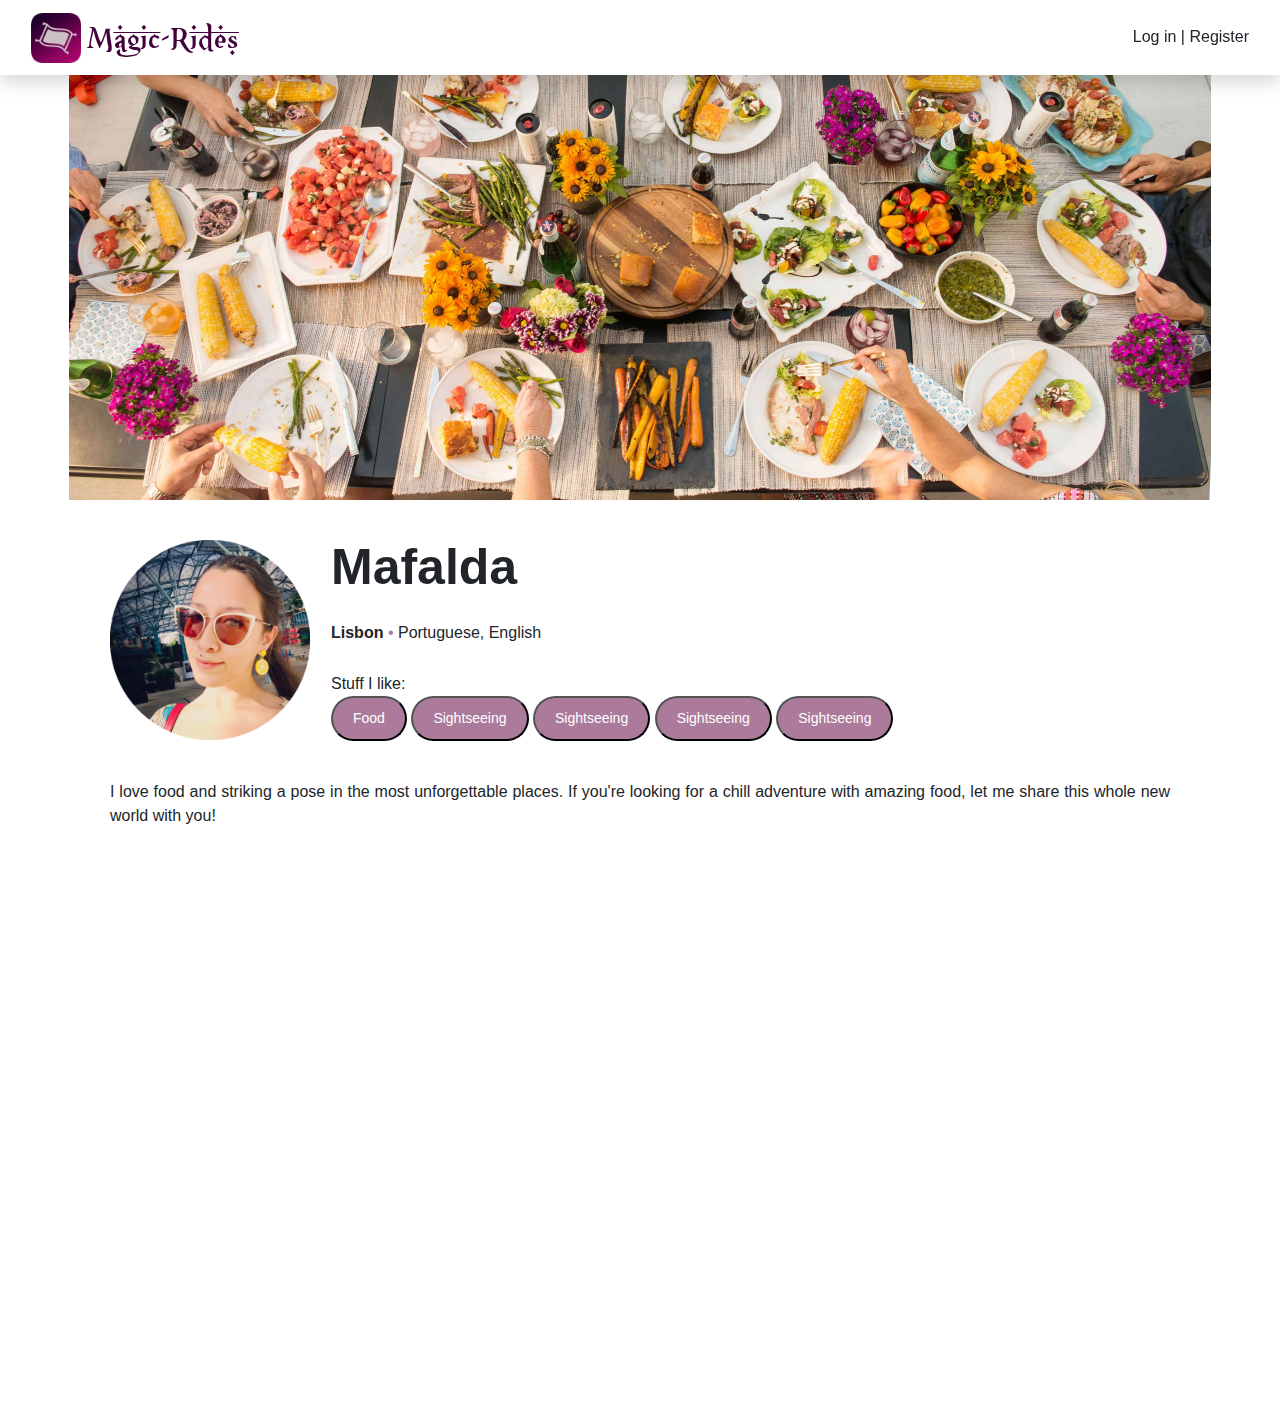
==== web/guide-view.html @ edaa8850 "Added front end folder." ====
<!doctype html>
<html lang="en">

<head>
    <!-- Required meta tags -->
    <meta charset="utf-8">
    <meta name="viewport" content="width=device-width, initial-scale=1, shrink-to-fit=no">

    <!-- Bootstrap CSS -->
    <link rel="stylesheet" href="https://stackpath.bootstrapcdn.com/bootstrap/4.3.1/css/bootstrap.min.css" integrity="sha384-ggOyR0iXCbMQv3Xipma34MD+dH/1fQ784/j6cY/iJTQUOhcWr7x9JvoRxT2MZw1T"
        crossorigin="anonymous">

    <link rel="icon" href="resources/favicon.ico">
    <link rel="stylesheet" href="css/style.css">

    <title>Let's go on a Magic Carpet Ride~</title>
</head>

<body>

    <!-- Navbar -->
    <nav class="navbar navbar-expand-lg fixed-top shadow navbar-light bg-white">
        <div class="container-fluid">
            <div class="d-flex align-items-center">
                <a href="index.html" class="navbar-brand py-1">
                    <img id="logo" src="resources/icon.png" alt="Flying Carpet Logo">
                    <span id="logo-text">Magic-Rides</span>
                </a>
            </div>
            <span class="text-absolute-right">Log in | Register</span>
        </div>
    </nav>

    <img class="cover center" src="resources/table-cover.jpg" />

    <div class="container">
        <table>
            <tr>
                <td class="portrait" rowspan="3">
                    <!-- GET picture from DB -->
                    <img id="portrait" src="resources/maf.png" />
                </td>

                <td>
                    <!-- GET name from DB -->
                    <h1 id="guide-name">Mafalda</h1>
                </td>
            </tr>

            <tr>
                <td>
                    <b>
                        <span id="city">Lisbon</span>
                    </b>
                    <span class="bullet">&#8226;</span>
                    <span id="languages">Portuguese, English</span>
                </td>
            </tr>

            <tr>
                <td>
                    Stuff I like:
                    <br>
                    <button id="tag1" class="interest">Food</button>
                    <button id="tag2" class="interest">Sightseeing</button>
                    <button id="tag3" class="interest">Sightseeing</button>
                    <button id="tag4" class="interest">Sightseeing</button>
                    <button id="tag5" class="interest">Sightseeing</button>
                </td>
            </tr>
        </table>

        <div class="description">
            <p>
                I love food and striking a pose in the most unforgettable places. If you're looking for a chill adventure with amazing food,
                let me share this whole new world with you!
            </p>
        </div>

        <div class="map">
            <iframe class="center" src="https://www.google.com/maps/d/embed?mid=1aYK4oer82KGr7YqFdfo4Ejroeh5iD0lV&hl=en" frameborder="0"
                width="700" height="500"></iframe>
        </div>
    </div>

</body>

</html>
---- web/css/style.css ----
@font-face {
    font-family: 'XXII ARABIAN-ONENIGHTSTAND';
    src: url('../resources/XXIIARABIAN-ONENIGHTSTAND-Bold.woff') format('woff');
    font-weight: bold;
    font-style: normal;
}

#logo-text {
    font-family: 'XXII ARABIAN-ONENIGHTSTAND';
    font-weight: bold;
    font-style: normal;
    font-size: 30px;
    position: relative; top: 5px;
    color: #43023c;
}

.carousel-inner, .carousel-caption{
    height: 600px;
}


.caption {
    position: absolute;
    top: 500px;
    width: 100%;
}

#logo {
    height: 50px;
    width: 50px;
}

.footer {
    background-color: #43023c;
    color: #ccc0c4;
    font-size: 12px;
    padding: 20px;
    text-align: center;
    position: absolute;
    bottom: 0;
    width: 100%;
	height: 50px;
}

.container {
    padding: 20px;
}

.bullet {
	color: #ac7b9b;
}

.tag, .interest {
	background-color:#ac7b9b;
	-moz-border-radius:42px;
	-webkit-border-radius:42px;
	border-radius:42px;
	display:inline-block;
	cursor:pointer;
	color:#ffffff;
	font-size:14px;
	padding:10px 20px;
	text-decoration:none;
}

.interest {
	pointer-events: none;
}

.tag:active {
    background-color: #900361;
	position: relative;
	top: 1px;
}

.item img {
    max-height: 100%;  
    max-width: 100%; 
    position: absolute;  
    top: 0;  
    bottom: 0;  
    left: 0;  
    right: 0;  
    margin: auto;
}

.cover {
    max-height: 500px;
	height: 70%;
	width: auto;
}

.portrait {
	width: 200px;
}

#portrait {
	height: 200px;
	width: 200px;
}

.center {
	display: block;
	margin-left: auto;
	margin-right: auto;
}

table {
	width: 100%;
}

h1 {
	font-size: 50px;
	font-weight: bold;
	margin: 0;
}

.map, .portrait, .description {
	padding: 20px;
}

.description p {
	text-align: justify;
	margin: 0;
}
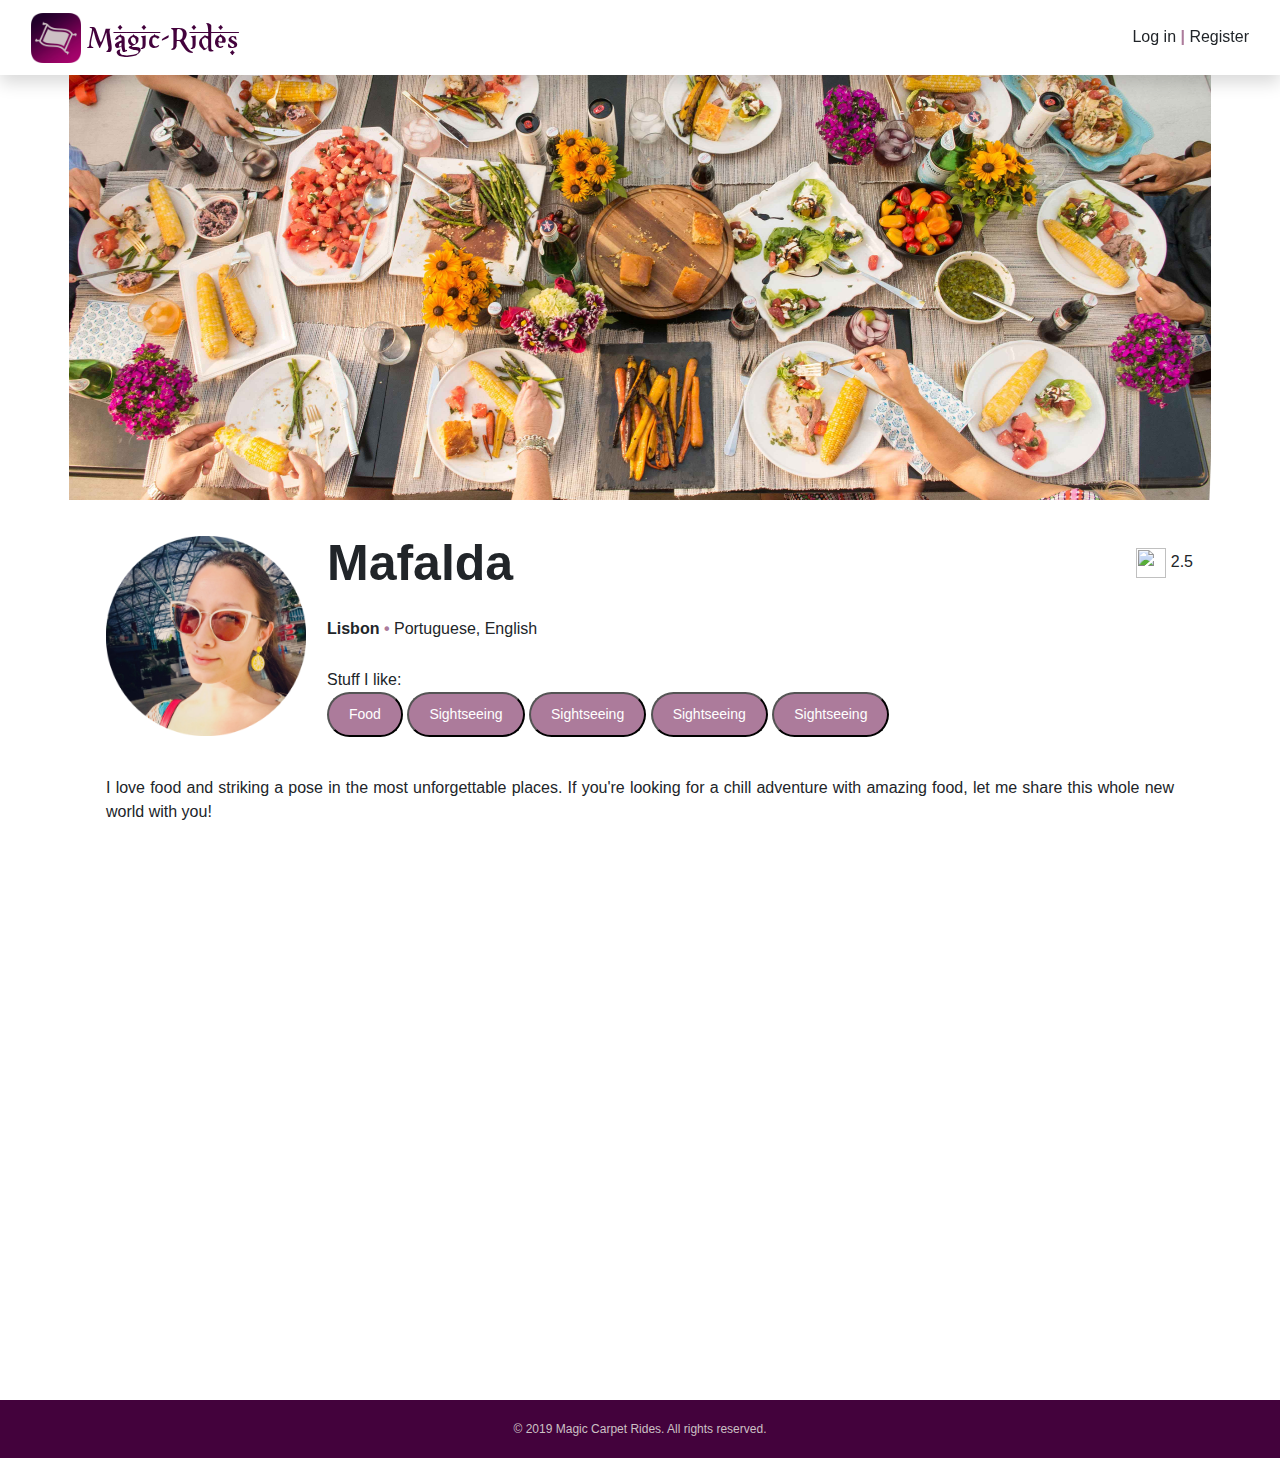
==== commit e6e41671: "Merge branch 'master' of https://github.com/NunoFGS94/MagicRideGuide" ====
--- a/web/guide-view.html
+++ b/web/guide-view.html
@@ -27,7 +27,8 @@
                     <span id="logo-text">Magic-Rides</span>
                 </a>
             </div>
-            <span class="text-absolute-right">Log in | Register</span>
+            <span class="text-absolute-right">Log in
+                <span class="divider">|</span> Register</span>
         </div>
     </nav>
 
@@ -45,20 +46,28 @@
                     <!-- GET name from DB -->
                     <h1 id="guide-name">Mafalda</h1>
                 </td>
+
+                <td class="rating">
+                    <img id="star" src="resources/star.png">
+                    <!-- GET rating from DB -->
+                    <span id="rating">2.5</span>
+                </td>
             </tr>
 
             <tr>
-                <td>
+                <td colspan="2">
                     <b>
+                        <!-- GET city from DB -->
                         <span id="city">Lisbon</span>
                     </b>
-                    <span class="bullet">&#8226;</span>
+                    <span class="divider">&#8226;</span>
+                    <!-- GET languages from DB -->
                     <span id="languages">Portuguese, English</span>
                 </td>
             </tr>
 
             <tr>
-                <td>
+                <td colspan="2">
                     Stuff I like:
                     <br>
                     <button id="tag1" class="interest">Food</button>
@@ -83,6 +92,10 @@
         </div>
     </div>
 
+    <div class="footer">
+        © 2019 Magic Carpet Rides. All rights reserved.
+    </div>
+
 </body>
 
 </html>--- a/web/css/style.css
+++ b/web/css/style.css
@@ -23,6 +23,7 @@
     position: absolute;
     top: 500px;
     width: 100%;
+    text-shadow: #000000 1px 0 10px;
 }
 
 #logo {
@@ -30,24 +31,22 @@
     width: 50px;
 }
 
-.footer {
-    background-color: #43023c;
-    color: #ccc0c4;
-    font-size: 12px;
-    padding: 20px;
-    text-align: center;
-    position: absolute;
-    bottom: 0;
-    width: 100%;
-	height: 50px;
+#star {
+    height: 30px;
+    width: 30px;
+}
+
+.rating {
+    text-align: right;
 }
 
 .container {
     padding: 20px;
 }
 
-.bullet {
-	color: #ac7b9b;
+.divider {
+    color: #ac7b9b;
+    font-weight: bold;
 }
 
 .tag, .interest {
@@ -109,10 +108,12 @@
 	width: 100%;
 }
 
+h1, h2 {
+    font-weight: bold;
+}
+
 h1 {
 	font-size: 50px;
-	font-weight: bold;
-	margin: 0;
 }
 
 .map, .portrait, .description {
@@ -121,5 +122,168 @@
 
 .description p {
 	text-align: justify;
-	margin: 0;
-}
+}
+
+p, h1, span {
+    margin: 0;
+}
+
+.footer {
+    background-color: #43023c;
+    color: #ccc0c4;
+    font-size: 12px;
+    padding: 20px;
+    text-align: center;
+    position: relative;
+    bottom: 0;
+    width: 100%;
+}
+
+.saul {
+    font-weight: bold;
+}
+
+.leftCalendar {
+    position: absolute;
+    left: 70%;
+}
+
+#loginButton {
+    background: none;
+    border: none;
+    color:#007bff;
+}
+
+/* Full-width input fields */
+input[type=text], input[type=password] {
+    width: 100%;
+    padding: 12px 20px;
+    margin: 8px 0;
+    display: inline-block;
+    border: 1px solid #ccc;
+    box-sizing: border-box;
+}
+
+/* Set a style for all buttons */
+#forumButton {
+    background-color: #4CAF50;
+    color: white;
+    padding: 14px 20px;
+    margin: 8px 0;
+    border: none;
+    cursor: pointer;
+    width: 100%;
+}
+
+button:hover {
+    opacity: 0.8;
+}
+
+/* Extra styles for the cancel button */
+.cancelbtn {
+width: auto;
+padding: 10px 18px;
+background-color: #f44336;
+}
+
+/* Center the image and position the close button */
+.imgcontainer {
+text-align: center;
+margin: 24px 0 12px 0;
+position: relative;
+}
+
+img.avatar {
+width: 40%;
+border-radius: 50%;
+}
+
+.container {
+padding: 16px;
+}
+
+span.psw {
+float: right;
+padding-top: 16px;
+}
+
+/* The Modal (background) */
+.modal {
+display: none; /* Hidden by default */
+position: fixed; /* Stay in place */
+z-index: 1; /* Sit on top */
+left: 0;
+top: 0;
+width: 100%; /* Full width */
+height: 100%; /* Full height */
+overflow: auto; /* Enable scroll if needed */
+background-color: rgb(0,0,0); /* Fallback color */
+background-color: rgba(0,0,0,0.4); /* Black w/ opacity */
+padding-top: 60px;
+}
+
+/* Modal Content/Box */
+.modal-content {
+background-color: #fefefe;
+margin: 5% auto 15% auto; /* 5% from the top, 15% from the bottom and centered */
+border: 1px solid #888;
+width: 80%; /* Could be more or less, depending on screen size */
+}
+
+/* The Close Button (x) */
+.close {
+position: absolute;
+right: 25px;
+top: 0;
+color: #000;
+font-size: 35px;
+font-weight: bold;
+}
+
+.close:hover,
+.close:focus {
+color: red;
+cursor: pointer;
+}
+
+/* Add Zoom Animation */
+.animate {
+-webkit-animation: animatezoom 0.6s;
+animation: animatezoom 0.6s
+}
+
+@-webkit-keyframes animatezoom {
+from {-webkit-transform: scale(0)}
+to {-webkit-transform: scale(1)}
+}
+
+@keyframes animatezoom {
+from {transform: scale(0)}
+to {transform: scale(1)}
+}
+
+/* Change styles for span and cancel button on extra small screens */
+@media screen and (max-width: 300px) {
+    span.psw {
+        display: block;
+        float: none;
+    }
+    .cancelbtn {
+        width: 100%;
+    }
+}
+
+
+#guide-table {
+    border-collapse:separate;
+    border-spacing: 0 1rem;
+
+}
+
+#guide-table td {
+    text-align: center;
+}
+
+.yellow {
+    color: #fbd16d;
+}